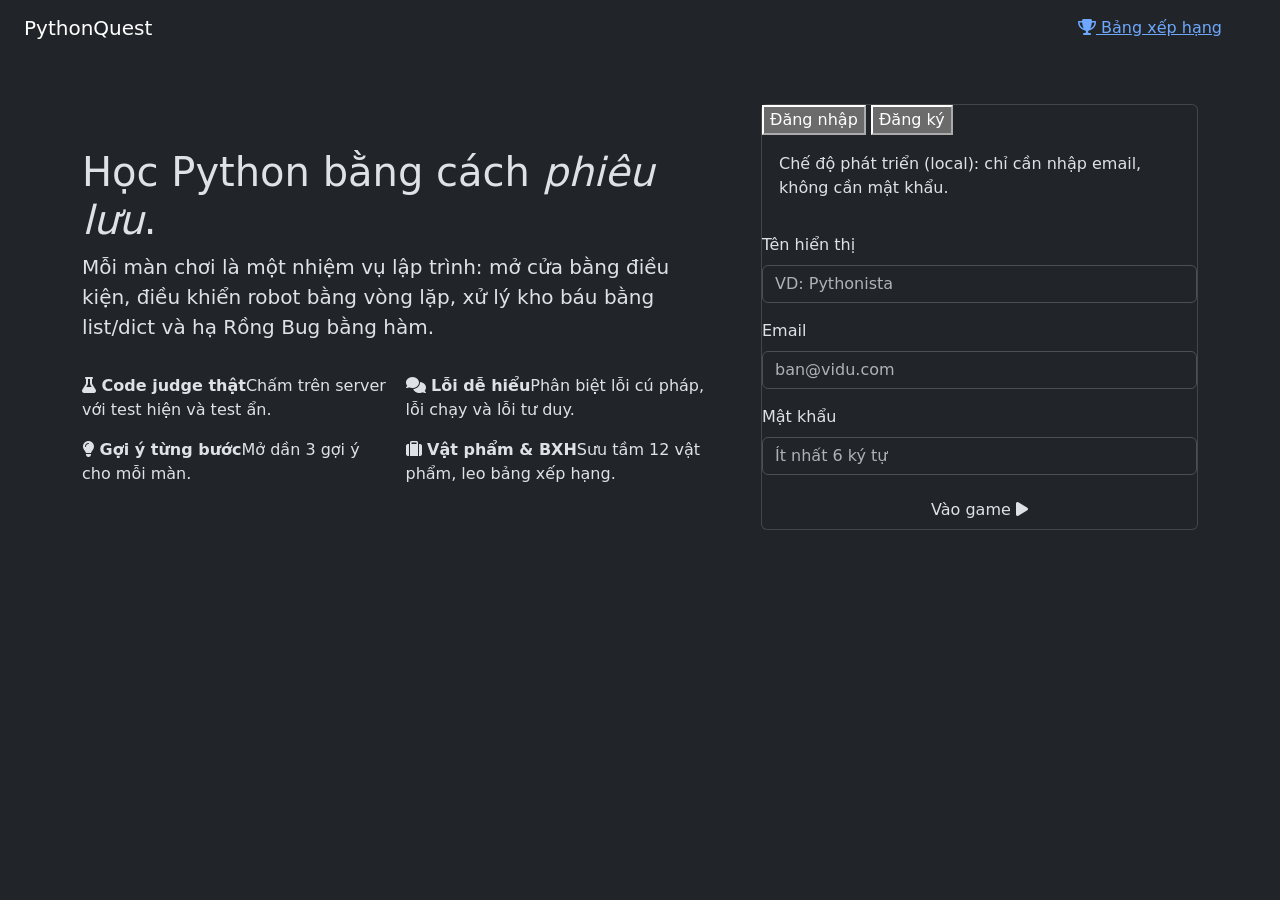
==== frontend/index.html @ 07d404d6 "Python Quest: game phiêu lưu học Python có code judge - Backend FastAPI: 12 màn (4 chương), judge ch" ====
<!doctype html>
<html lang="vi" data-bs-theme="dark">
<head>
  <meta charset="utf-8">
  <meta name="viewport" content="width=device-width, initial-scale=1">
  <script>/* áp theme đã lưu trước khi vẽ trang để không bị chớp màu */try { document.documentElement.setAttribute("data-bs-theme", localStorage.getItem("pq_theme") || "dark"); } catch (e) {}</script>
  <title>Python Quest — Học Python qua phiêu lưu</title>
  <link rel="icon" href="/game/favicon.png">
  <link rel="preconnect" href="https://fonts.googleapis.com">
  <link href="https://fonts.googleapis.com/css2?family=Be+Vietnam+Pro:wght@400;600;700;800&family=JetBrains+Mono:wght@400;600&display=swap" rel="stylesheet">
  <link rel="stylesheet" href="https://cdnjs.cloudflare.com/ajax/libs/bootstrap/5.3.3/css/bootstrap.min.css">
  <link rel="stylesheet" href="https://cdnjs.cloudflare.com/ajax/libs/font-awesome/6.5.2/css/all.min.css">
  <link rel="stylesheet" href="/css/style.css">
</head>
<body>
  <nav class="navbar sticky-top pq-navbar">
    <div class="container-fluid px-3 px-lg-4">
      <a class="navbar-brand" href="/">Python<span>Quest</span></a>
      <div class="d-flex align-items-center gap-2">
        <a href="/leaderboard.html"><i class="fa-solid fa-trophy" aria-hidden="true"></i> Bảng xếp hạng</a>
        <button type="button" class="btn small ghost theme-toggle"></button>
      </div>
    </div>
  </nav>

  <main class="container py-4 py-lg-5">
    <div class="row align-items-center g-4 g-lg-5 hero">
      <section class="col-lg-7">
        <h1>Học Python bằng cách <em>phiêu lưu</em>.</h1>
        <p class="lead">Mỗi màn chơi là một nhiệm vụ lập trình: mở cửa bằng điều kiện, điều khiển robot bằng vòng lặp,
          xử lý kho báu bằng list/dict và hạ Rồng Bug bằng hàm.</p>
        <div class="row row-cols-1 row-cols-sm-2 g-3 mt-2">
          <div class="col"><div class="feature"><b><i class="fa-solid fa-flask" aria-hidden="true"></i> Code judge thật</b><span class="muted">Chấm trên server với test hiện và test ẩn.</span></div></div>
          <div class="col"><div class="feature"><b><i class="fa-solid fa-comments" aria-hidden="true"></i> Lỗi dễ hiểu</b><span class="muted">Phân biệt lỗi cú pháp, lỗi chạy và lỗi tư duy.</span></div></div>
          <div class="col"><div class="feature"><b><i class="fa-solid fa-lightbulb" aria-hidden="true"></i> Gợi ý từng bước</b><span class="muted">Mở dần 3 gợi ý cho mỗi màn.</span></div></div>
          <div class="col"><div class="feature"><b><i class="fa-solid fa-suitcase" aria-hidden="true"></i> Vật phẩm & BXH</b><span class="muted">Sưu tầm 12 vật phẩm, leo bảng xếp hạng.</span></div></div>
        </div>
      </section>

      <section class="col-lg-5">
        <div class="card" id="auth-card">
          <div class="tabs">
            <button class="active" data-tab="login">Đăng nhập</button>
            <button data-tab="register">Đăng ký</button>
          </div>
          <div id="dev-note" class="alert ok hidden">Chế độ phát triển (local): chỉ cần nhập email, không cần mật khẩu.</div>
          <div id="msg"></div>
          <form id="auth-form" autocomplete="on">
            <div class="mb-3 hidden" id="name-field">
              <label class="form-label" for="name">Tên hiển thị</label>
              <input class="form-control" id="name" maxlength="24" placeholder="VD: Pythonista">
            </div>
            <div class="mb-3">
              <label class="form-label" for="email">Email</label>
              <input class="form-control" id="email" type="email" required autocomplete="email" placeholder="ban@vidu.com">
            </div>
            <div class="mb-3" id="pw-field">
              <label class="form-label" for="password">Mật khẩu</label>
              <input class="form-control" id="password" type="password" minlength="6" autocomplete="current-password" placeholder="Ít nhất 6 ký tự">
            </div>
            <button class="btn primary w-100" id="submit">Vào game <i class="fa-solid fa-play" aria-hidden="true"></i></button>
          </form>
        </div>
      </section>
    </div>
  </main>

  <script src="https://cdnjs.cloudflare.com/ajax/libs/bootstrap/5.3.3/js/bootstrap.bundle.min.js"></script>
  <script src="/js/app.js"></script>
  <script>
    let mode = "login";
    const $ = (id) => document.getElementById(id);
    const next = new URLSearchParams(location.search).get("next");
    const target = next && next.startsWith("/") && !next.startsWith("//") ? next : "/map.html";

    function showMsg(text, kind = "err") { $("msg").innerHTML = text ? `<div class="alert ${kind}">${esc(text)}</div>` : ""; }

    document.querySelectorAll(".tabs button").forEach((b) => b.onclick = () => {
      mode = b.dataset.tab;
      document.querySelectorAll(".tabs button").forEach((x) => x.classList.toggle("active", x === b));
      $("name-field").classList.toggle("hidden", mode !== "register" || PQ.config.auth_mode === "dev");
      $("password").autocomplete = mode === "register" ? "new-password" : "current-password";
      showMsg("");
    });

    (async () => {
      await PQ.init();
      if (PQ.config.auth_mode === "dev") {
        $("dev-note").classList.remove("hidden");
        $("pw-field").classList.add("hidden");
      } else {
        $("password").required = true;
      }
      if (await PQ.token()) location.href = target;
    })();

    $("auth-form").onsubmit = async (e) => {
      e.preventDefault();
      const btn = $("submit");
      btn.disabled = true;
      showMsg("");
      try {
        if (mode === "login") {
          await PQ.login($("email").value, $("password").value);
          location.href = target;
        } else {
          const res = await PQ.register($("email").value, $("password").value, $("name").value.trim());
          if (res && res.needsConfirm) showMsg("Đăng ký thành công! Hãy mở email và bấm link xác nhận, sau đó đăng nhập.", "ok");
          else location.href = target;
        }
      } catch (err) {
        showMsg(err.message);
      } finally {
        btn.disabled = false;
      }
    };
  </script>
</body>
</html>
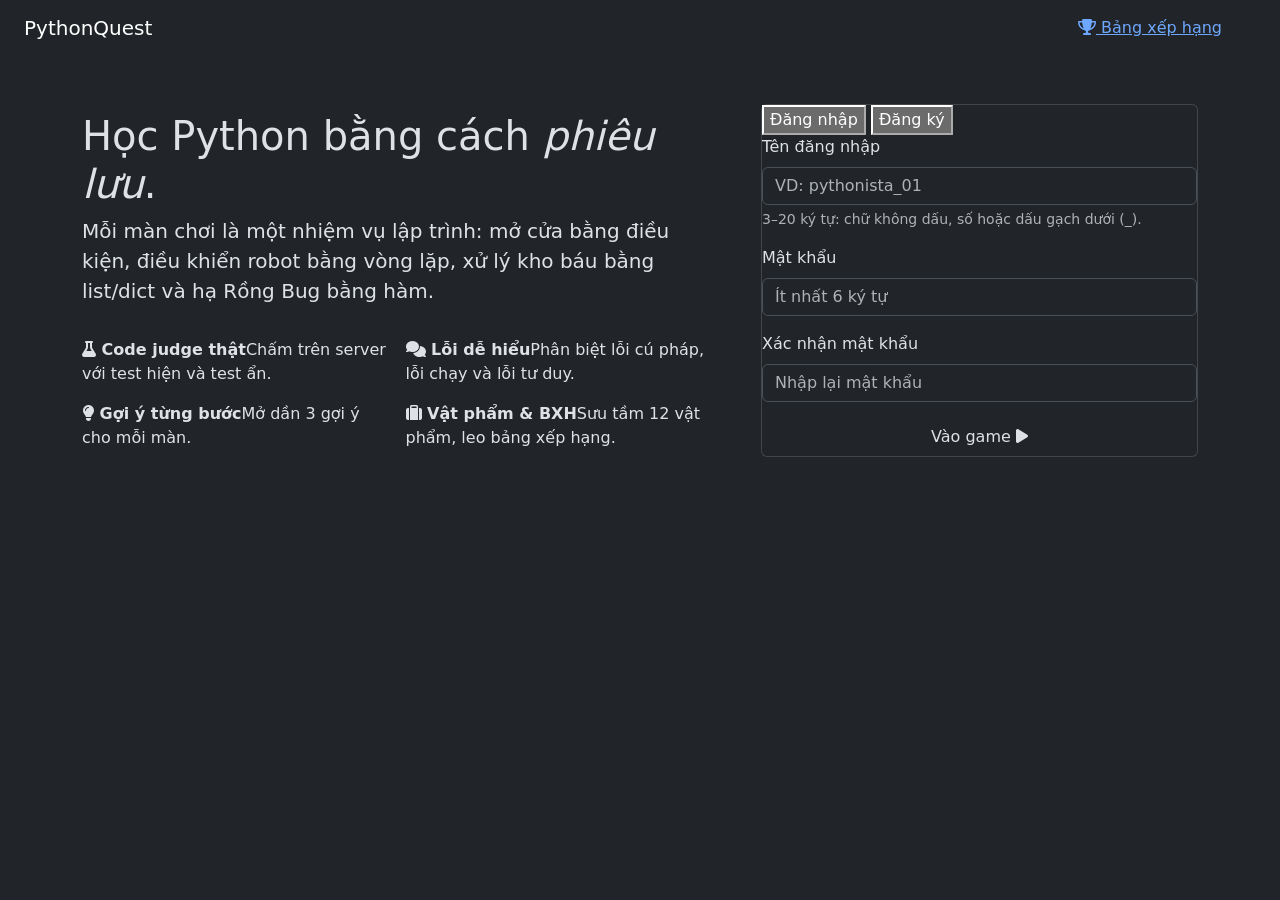
==== commit 04263d40: "Đăng nhập bằng tên đăng nhập + mật khẩu thay cho email Supabase Auth giới hạn gửi email xác nhận nên" ====
--- a/frontend/index.html
+++ b/frontend/index.html
@@ -43,20 +43,21 @@
             <button class="active" data-tab="login">Đăng nhập</button>
             <button data-tab="register">Đăng ký</button>
           </div>
-          <div id="dev-note" class="alert ok hidden">Chế độ phát triển (local): chỉ cần nhập email, không cần mật khẩu.</div>
           <div id="msg"></div>
-          <form id="auth-form" autocomplete="on">
-            <div class="mb-3 hidden" id="name-field">
-              <label class="form-label" for="name">Tên hiển thị</label>
-              <input class="form-control" id="name" maxlength="24" placeholder="VD: Pythonista">
+          <form id="auth-form" autocomplete="on" novalidate>
+            <div class="mb-3">
+              <label class="form-label" for="username">Tên đăng nhập</label>
+              <input class="form-control" id="username" required autocomplete="username" autocapitalize="none" spellcheck="false"
+                     minlength="3" maxlength="20" pattern="[A-Za-z0-9_]{3,20}" placeholder="VD: pythonista_01">
+              <div class="form-text muted hidden" id="username-help">3–20 ký tự: chữ không dấu, số hoặc dấu gạch dưới (_).</div>
             </div>
             <div class="mb-3">
-              <label class="form-label" for="email">Email</label>
-              <input class="form-control" id="email" type="email" required autocomplete="email" placeholder="ban@vidu.com">
+              <label class="form-label" for="password">Mật khẩu</label>
+              <input class="form-control" id="password" type="password" required minlength="6" autocomplete="current-password" placeholder="Ít nhất 6 ký tự">
             </div>
-            <div class="mb-3" id="pw-field">
-              <label class="form-label" for="password">Mật khẩu</label>
-              <input class="form-control" id="password" type="password" minlength="6" autocomplete="current-password" placeholder="Ít nhất 6 ký tự">
+            <div class="mb-3 hidden" id="confirm-field">
+              <label class="form-label" for="password-confirm">Xác nhận mật khẩu</label>
+              <input class="form-control" id="password-confirm" type="password" minlength="6" autocomplete="new-password" placeholder="Nhập lại mật khẩu">
             </div>
             <button class="btn primary w-100" id="submit">Vào game <i class="fa-solid fa-play" aria-hidden="true"></i></button>
           </form>
@@ -77,37 +78,40 @@
 
     document.querySelectorAll(".tabs button").forEach((b) => b.onclick = () => {
       mode = b.dataset.tab;
+      const reg = mode === "register";
       document.querySelectorAll(".tabs button").forEach((x) => x.classList.toggle("active", x === b));
-      $("name-field").classList.toggle("hidden", mode !== "register" || PQ.config.auth_mode === "dev");
-      $("password").autocomplete = mode === "register" ? "new-password" : "current-password";
+      $("confirm-field").classList.toggle("hidden", !reg);
+      $("username-help").classList.toggle("hidden", !reg);
+      $("password").autocomplete = reg ? "new-password" : "current-password";
+      $("submit").innerHTML = (reg ? "Tạo tài khoản " : "Vào game ") + icon(reg ? "user-plus" : "play");
       showMsg("");
     });
 
-    (async () => {
-      await PQ.init();
-      if (PQ.config.auth_mode === "dev") {
-        $("dev-note").classList.remove("hidden");
-        $("pw-field").classList.add("hidden");
-      } else {
-        $("password").required = true;
-      }
-      if (await PQ.token()) location.href = target;
-    })();
+    if (PQ.token()) location.href = target;
+
+    function checkForm() {
+      const username = $("username").value.trim();
+      const password = $("password").value;
+      if (!username) return "Hãy nhập tên đăng nhập.";
+      if (mode === "register" && !/^[A-Za-z0-9_]{3,20}$/.test(username))
+        return "Tên đăng nhập gồm 3–20 ký tự: chữ không dấu, số hoặc dấu gạch dưới (_).";
+      if (!password) return "Hãy nhập mật khẩu.";
+      if (mode === "register" && password.length < 6) return "Mật khẩu phải có ít nhất 6 ký tự.";
+      if (mode === "register" && password !== $("password-confirm").value) return "Mật khẩu xác nhận không khớp.";
+      return null;
+    }
 
     $("auth-form").onsubmit = async (e) => {
       e.preventDefault();
+      const problem = checkForm();
+      if (problem) return showMsg(problem);
       const btn = $("submit");
       btn.disabled = true;
       showMsg("");
       try {
-        if (mode === "login") {
-          await PQ.login($("email").value, $("password").value);
-          location.href = target;
-        } else {
-          const res = await PQ.register($("email").value, $("password").value, $("name").value.trim());
-          if (res && res.needsConfirm) showMsg("Đăng ký thành công! Hãy mở email và bấm link xác nhận, sau đó đăng nhập.", "ok");
-          else location.href = target;
-        }
+        if (mode === "login") await PQ.login($("username").value.trim(), $("password").value);
+        else await PQ.register($("username").value.trim(), $("password").value, $("password-confirm").value);
+        location.href = target;
       } catch (err) {
         showMsg(err.message);
       } finally {
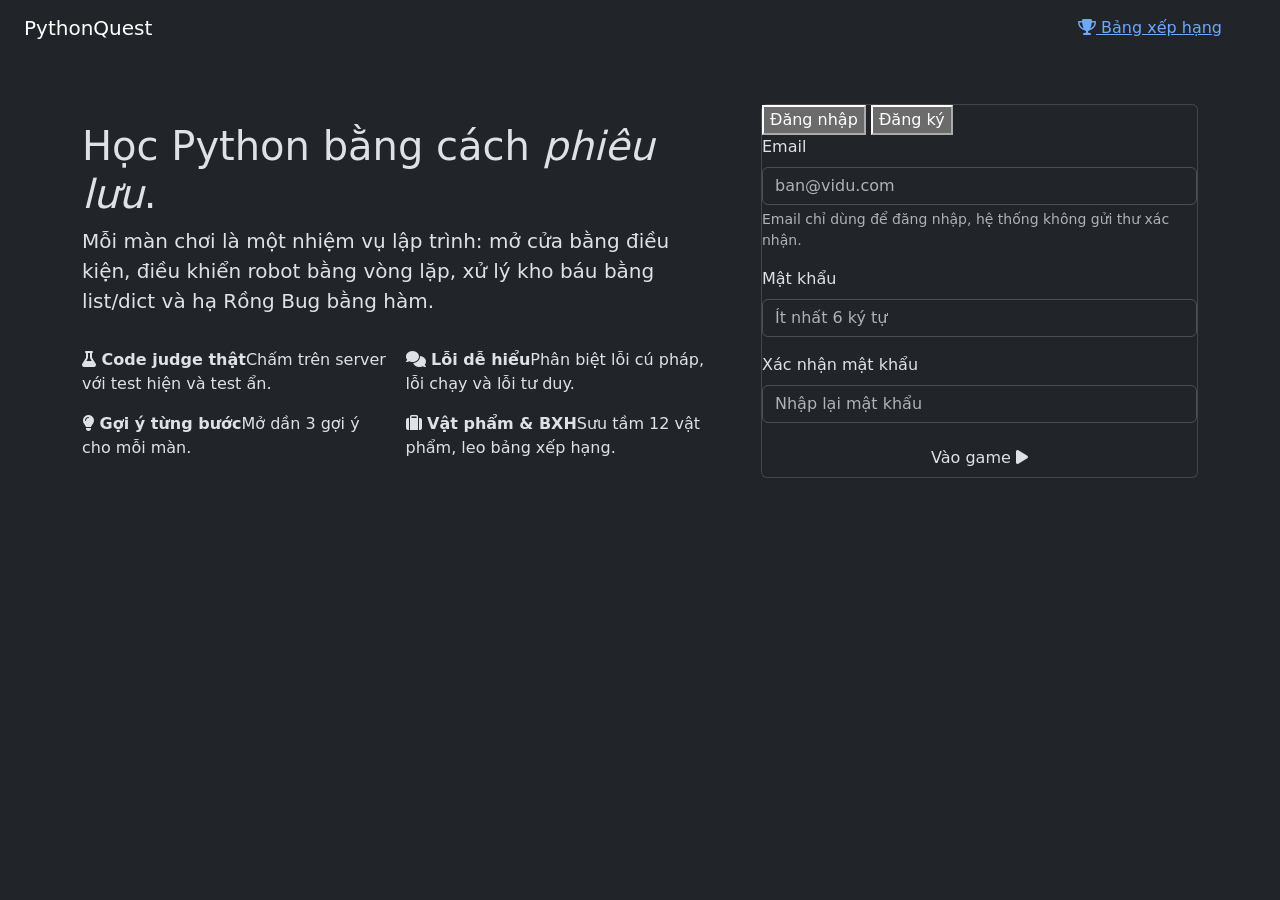
==== commit e25797a3: "Đăng ký và đăng nhập bằng email, không gửi thư xác nhận Email chỉ được lưu làm tên đăng nhập; server" ====
--- a/frontend/index.html
+++ b/frontend/index.html
@@ -46,10 +46,10 @@
           <div id="msg"></div>
           <form id="auth-form" autocomplete="on" novalidate>
             <div class="mb-3">
-              <label class="form-label" for="username">Tên đăng nhập</label>
-              <input class="form-control" id="username" required autocomplete="username" autocapitalize="none" spellcheck="false"
-                     minlength="3" maxlength="20" pattern="[A-Za-z0-9_]{3,20}" placeholder="VD: pythonista_01">
-              <div class="form-text muted hidden" id="username-help">3–20 ký tự: chữ không dấu, số hoặc dấu gạch dưới (_).</div>
+              <label class="form-label" for="email">Email</label>
+              <input class="form-control" id="email" type="email" required autocomplete="email" autocapitalize="none" spellcheck="false"
+                     maxlength="254" placeholder="ban@vidu.com">
+              <div class="form-text muted hidden" id="email-help">Email chỉ dùng để đăng nhập, hệ thống không gửi thư xác nhận.</div>
             </div>
             <div class="mb-3">
               <label class="form-label" for="password">Mật khẩu</label>
@@ -81,7 +81,7 @@
       const reg = mode === "register";
       document.querySelectorAll(".tabs button").forEach((x) => x.classList.toggle("active", x === b));
       $("confirm-field").classList.toggle("hidden", !reg);
-      $("username-help").classList.toggle("hidden", !reg);
+      $("email-help").classList.toggle("hidden", !reg);
       $("password").autocomplete = reg ? "new-password" : "current-password";
       $("submit").innerHTML = (reg ? "Tạo tài khoản " : "Vào game ") + icon(reg ? "user-plus" : "play");
       showMsg("");
@@ -90,11 +90,10 @@
     if (PQ.token()) location.href = target;
 
     function checkForm() {
-      const username = $("username").value.trim();
+      const email = $("email").value.trim();
       const password = $("password").value;
-      if (!username) return "Hãy nhập tên đăng nhập.";
-      if (mode === "register" && !/^[A-Za-z0-9_]{3,20}$/.test(username))
-        return "Tên đăng nhập gồm 3–20 ký tự: chữ không dấu, số hoặc dấu gạch dưới (_).";
+      if (!email) return "Hãy nhập email.";
+      if (mode === "register" && !/^[^@\s]+@[^@\s]+\.[^@\s]+$/.test(email)) return "Email không hợp lệ.";
       if (!password) return "Hãy nhập mật khẩu.";
       if (mode === "register" && password.length < 6) return "Mật khẩu phải có ít nhất 6 ký tự.";
       if (mode === "register" && password !== $("password-confirm").value) return "Mật khẩu xác nhận không khớp.";
@@ -109,8 +108,8 @@
       btn.disabled = true;
       showMsg("");
       try {
-        if (mode === "login") await PQ.login($("username").value.trim(), $("password").value);
-        else await PQ.register($("username").value.trim(), $("password").value, $("password-confirm").value);
+        if (mode === "login") await PQ.login($("email").value.trim(), $("password").value);
+        else await PQ.register($("email").value.trim(), $("password").value, $("password-confirm").value);
         location.href = target;
       } catch (err) {
         showMsg(err.message);
